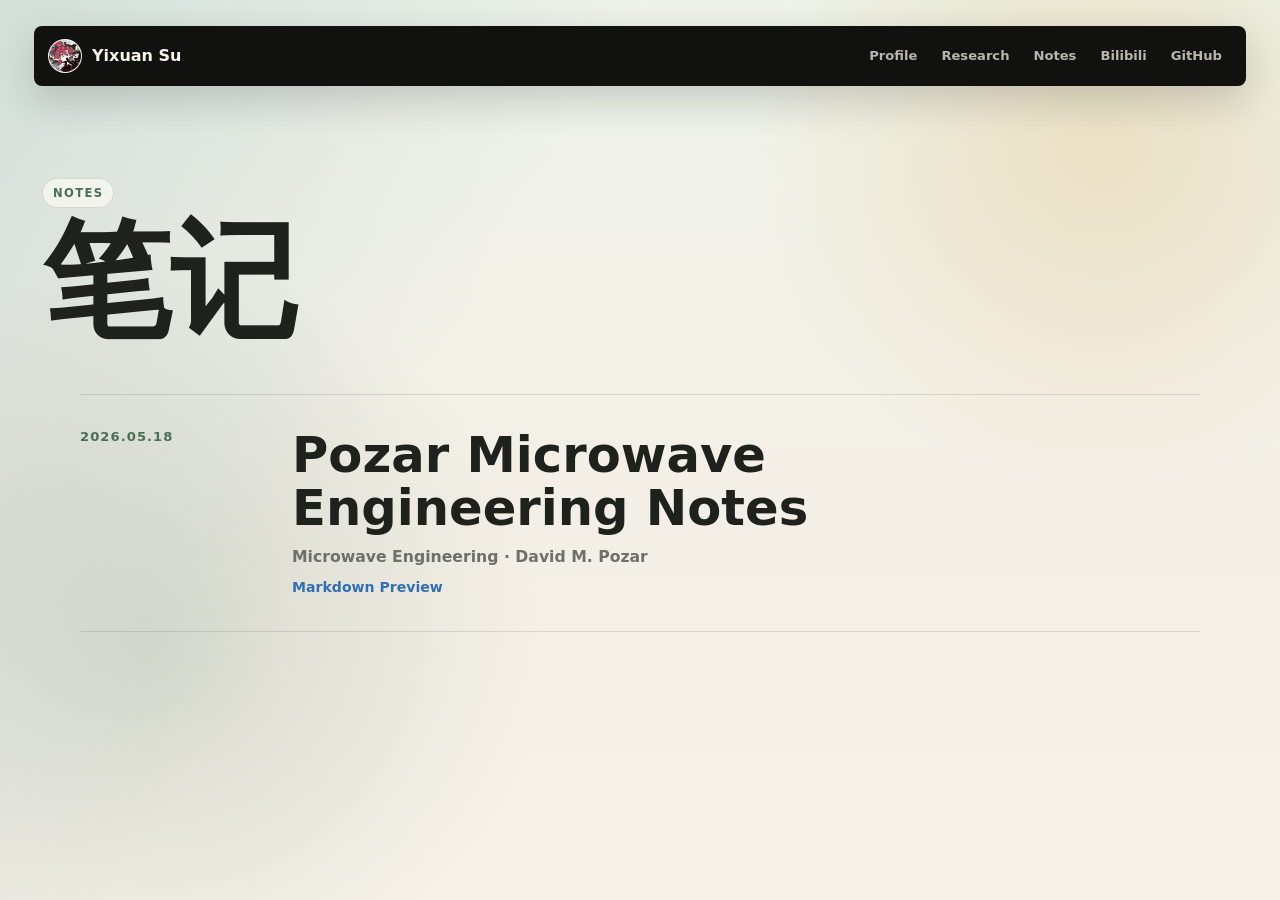
==== notes/index.html @ c81be01f "Add notes timeline page" ====
<!DOCTYPE html>
<html lang="zh-CN">
  <head>
    <meta charset="UTF-8" />
    <meta name="viewport" content="width=device-width, initial-scale=1.0" />
    <meta
      name="description"
      content="苏以轩的学习笔记与阅读记录。"
    />
    <title>笔记 | Yixuan Su</title>
    <link rel="stylesheet" href="../styles.css?v=20260604-4" />
  </head>
  <body>
    <main class="page-shell notes-shell">
      <header class="site-header" aria-label="站点导航">
        <a class="brand" href="../" aria-label="返回首页">
          <img class="brand-avatar" src="../Profile.jpg" alt="苏以轩头像" />
          <span>Yixuan Su</span>
        </a>
        <nav class="top-nav" aria-label="主导航">
          <a href="../profile/">Profile</a>
          <a href="../research/">Research</a>
          <a href="./">Notes</a>
          <a href="https://space.bilibili.com/1643157133" target="_blank" rel="noreferrer">Bilibili</a>
          <a href="https://github.com/Cheezzcake" target="_blank" rel="noreferrer">GitHub</a>
        </nav>
      </header>

      <section class="section-hero" aria-labelledby="notes-title">
        <p class="eyebrow">Notes</p>
        <h1 id="notes-title">笔记</h1>
      </section>

      <section class="note-timeline" aria-label="笔记时间线">
        <article class="note-item">
          <div class="note-date">2026.05.18</div>
          <div class="note-content">
            <h2>
              <span>Pozar Microwave</span>
              <span>Engineering Notes</span>
            </h2>
            <p class="note-source">Microwave Engineering · David M. Pozar</p>
            <a class="note-link" href="./Pozar%20Microwave%20Engineering%20Notes.md" target="_blank" rel="noreferrer">Markdown Preview</a>
          </div>
        </article>
      </section>
    </main>
  </body>
</html>
---- styles.css ----
:root {
  --bg: #f4efe6;
  --bg-soft: #e8f0e5;
  --paper: rgba(255, 252, 244, 0.76);
  --paper-strong: #fffdf7;
  --ink: #1f211d;
  --muted: #6d7168;
  --line: rgba(31, 33, 29, 0.13);
  --black: #11120f;
  --green: #496f57;
  --blue: #7aa4a6;
  --clay: #c97858;
  --gold: #dcae5b;
  --shadow: 0 22px 55px rgba(51, 47, 35, 0.12);
}

* {
  box-sizing: border-box;
}

html {
  min-height: 100%;
  background: var(--bg);
}

body {
  min-height: 100%;
  margin: 0;
  overflow-x: hidden;
  color: var(--ink);
  background:
    linear-gradient(120deg, rgba(122, 164, 166, 0.24), transparent 36%),
    radial-gradient(circle at 86% 16%, rgba(220, 174, 91, 0.26), transparent 26%),
    radial-gradient(circle at 12% 72%, rgba(73, 111, 87, 0.18), transparent 30%),
    linear-gradient(180deg, #eef3ea 0%, var(--bg) 58%, #f8f3ea 100%);
  font-family:
    "Noto Sans SC",
    "PingFang SC",
    "Microsoft YaHei",
    system-ui,
    -apple-system,
    BlinkMacSystemFont,
    "Segoe UI",
    sans-serif;
  letter-spacing: 0;
}

body::before {
  position: fixed;
  inset: 0;
  z-index: -1;
  pointer-events: none;
  content: "";
  background-image:
    linear-gradient(rgba(31, 33, 29, 0.035) 1px, transparent 1px),
    linear-gradient(90deg, rgba(31, 33, 29, 0.03) 1px, transparent 1px);
  background-size: 32px 32px;
  mask-image: linear-gradient(180deg, rgba(0, 0, 0, 0.7), transparent 76%);
}

a {
  color: inherit;
  text-decoration: none;
}

.page-shell {
  width: min(100%, 1440px);
  min-height: 100vh;
  margin: 0 auto;
  padding: 14px;
}

.site-header {
  display: grid;
  grid-template-columns: 1fr;
  align-items: center;
  gap: 16px;
  min-height: 60px;
  padding: 10px 12px;
  border-radius: 8px;
  color: #f8f5ec;
  background: var(--black);
  box-shadow: 0 14px 40px rgba(17, 18, 15, 0.18);
}

.brand {
  display: inline-flex;
  align-items: center;
  min-width: 0;
  gap: 10px;
  font-weight: 800;
  line-height: 1;
}

.brand-avatar {
  width: 34px;
  height: 34px;
  flex: 0 0 auto;
  border: 1px solid rgba(248, 245, 236, 0.28);
  border-radius: 50%;
  object-fit: cover;
  background: #f8f5ec;
}

.brand span:last-child {
  overflow: hidden;
  text-overflow: ellipsis;
  white-space: nowrap;
}

.top-nav {
  display: flex;
  align-items: center;
  gap: 4px;
  width: 100%;
  max-width: 100%;
  overflow-x: auto;
  scrollbar-width: none;
  color: rgba(248, 245, 236, 0.72);
  font-size: 0.82rem;
  font-weight: 700;
}

.top-nav::-webkit-scrollbar {
  display: none;
}

.top-nav a {
  min-height: 34px;
  flex: 0 0 auto;
  padding: 9px 10px;
  border-radius: 999px;
  transition:
    background-color 160ms ease,
    color 160ms ease;
}

.top-nav a:hover,
.top-nav a:focus-visible {
  color: #fffdf7;
  background: rgba(255, 255, 255, 0.12);
  outline: none;
}

.hero {
  display: grid;
  align-items: end;
  min-height: 54vh;
  padding: 72px 4px 44px;
}

.hero-copy {
  display: grid;
  gap: 14px;
}

.eyebrow {
  width: fit-content;
  margin: 0;
  padding: 7px 10px;
  border: 1px solid var(--line);
  border-radius: 999px;
  color: var(--green);
  background: rgba(255, 253, 247, 0.62);
  font-size: 0.72rem;
  font-weight: 900;
  letter-spacing: 0.12em;
  text-transform: uppercase;
}

h1 {
  max-width: 100%;
  margin: 0;
  font-size: clamp(3.4rem, 16vw, 6rem);
  line-height: 0.92;
  letter-spacing: 0;
}

h1 span {
  display: block;
}

.intro {
  max-width: 25rem;
  margin: 0;
  color: #4c5148;
  font-size: 1rem;
  line-height: 1.85;
}

.entry-grid {
  display: grid;
  grid-template-columns: 1fr;
  gap: 10px;
  padding: 0 0 30px;
}

.entry-card {
  position: relative;
  display: grid;
  grid-template-columns: 42px minmax(0, 1fr);
  grid-template-areas:
    "index title"
    "index text";
  gap: 4px 14px;
  min-height: 106px;
  padding: 18px;
  border: 1px solid var(--line);
  border-radius: 8px;
  background: var(--paper);
  box-shadow: 0 10px 28px rgba(51, 47, 35, 0.08);
  backdrop-filter: blur(10px);
  transition:
    background-color 180ms ease,
    border-color 180ms ease,
    transform 180ms ease,
    box-shadow 180ms ease;
}

.entry-card::after {
  position: absolute;
  top: 16px;
  right: 16px;
  width: 8px;
  height: 30px;
  border-radius: 999px;
  content: "";
  background: var(--green);
}

.entry-card:nth-child(2)::after {
  background: var(--gold);
}

.entry-card:nth-child(3)::after {
  background: var(--blue);
}

.entry-card:nth-child(4)::after {
  background: var(--clay);
}

.entry-card:hover,
.entry-card:focus-visible {
  border-color: rgba(31, 33, 29, 0.24);
  background: var(--paper-strong);
  box-shadow: var(--shadow);
  outline: none;
  transform: translateY(-2px);
}

.entry-index {
  grid-area: index;
  color: var(--green);
  font-size: 0.78rem;
  font-weight: 900;
}

.entry-title {
  grid-area: title;
  padding-right: 24px;
  font-size: 1.16rem;
  font-weight: 850;
  line-height: 1.2;
}

.entry-text {
  grid-area: text;
  color: var(--muted);
  font-size: 0.88rem;
  line-height: 1.65;
}

.profile-shell {
  padding-bottom: 44px;
}

.profile-hero {
  display: grid;
  justify-items: center;
  gap: 20px;
  padding: 58px 4px 46px;
  text-align: center;
}

.profile-photo {
  width: min(54vw, 230px);
  aspect-ratio: 1;
  border: 8px solid rgba(255, 253, 247, 0.86);
  border-radius: 50%;
  object-fit: cover;
  box-shadow: var(--shadow);
}

.profile-heading {
  display: grid;
  justify-items: center;
  gap: 12px;
}

.profile-heading h1 {
  font-size: clamp(3.4rem, 16vw, 7rem);
}

.contact-link {
  color: var(--muted);
  font-size: 0.96rem;
  font-weight: 750;
  line-height: 1.4;
  transition: color 160ms ease;
}

.contact-link:hover,
.contact-link:focus-visible {
  color: var(--green);
  outline: none;
}

.profile-layout {
  display: grid;
  width: min(100%, 1040px);
  gap: 0;
  margin: 0 auto;
}

.profile-section {
  padding: 28px 0;
  border-top: 1px solid var(--line);
  background: transparent;
}

.section-kicker {
  margin-bottom: 8px;
  color: var(--green);
  font-size: 0.74rem;
  font-weight: 900;
  letter-spacing: 0.12em;
  text-transform: uppercase;
}

.profile-section h2 {
  margin: 0 0 18px;
  font-size: 1.36rem;
  line-height: 1.2;
}

.timeline {
  display: grid;
  gap: 16px;
  margin: 0;
  padding: 0;
  list-style: none;
}

.timeline li {
  position: relative;
  padding-left: 22px;
}

.timeline li::before {
  position: absolute;
  top: 0.45em;
  left: 0;
  width: 8px;
  height: 8px;
  border-radius: 50%;
  content: "";
  background: var(--green);
}

.timeline li::after {
  position: absolute;
  top: calc(0.45em + 12px);
  bottom: -14px;
  left: 3px;
  width: 2px;
  content: "";
  background: rgba(73, 111, 87, 0.2);
}

.timeline li:last-child::after {
  display: none;
}

.timeline div,
.info-row {
  display: grid;
  gap: 6px;
}

.timeline small {
  grid-column: 1 / -1;
  color: var(--green);
  font-size: 0.72rem;
  font-weight: 900;
  letter-spacing: 0.08em;
  text-transform: uppercase;
}

.timeline strong,
.info-row strong {
  font-size: 1rem;
  line-height: 1.55;
}

.timeline span,
.info-row span {
  color: var(--muted);
  font-size: 0.9rem;
  font-weight: 700;
}

.tag-list {
  display: flex;
  flex-wrap: wrap;
  gap: 0;
  color: var(--green);
  font-size: 0.98rem;
  font-weight: 850;
  line-height: 1.8;
}

.tag-list span {
  display: inline;
}

.tag-list span:not(:last-child)::after {
  margin: 0 0.42em;
  color: var(--muted);
  content: "/";
}

.research-section p {
  margin: 14px 0 0;
  color: var(--muted);
  line-height: 1.7;
}

.research-shell {
  padding-bottom: 56px;
}

.section-hero {
  display: grid;
  gap: 14px;
  padding: 64px 4px 44px;
}

.paper-timeline {
  width: min(100%, 1120px);
  margin: 0 auto;
  border-top: 1px solid var(--line);
}

.paper-item {
  display: grid;
  gap: 16px;
  padding: 28px 0;
  border-bottom: 1px solid var(--line);
}

.paper-date {
  color: var(--green);
  font-size: 0.82rem;
  font-weight: 900;
  letter-spacing: 0.08em;
}

.paper-content {
  display: grid;
  gap: 8px;
}

.paper-content h2 {
  max-width: 52rem;
  margin: 0;
  font-family: Georgia, "Times New Roman", Times, serif;
  font-size: clamp(1.45rem, 4.8vw, 2.55rem);
  line-height: 1.18;
  letter-spacing: 0;
  overflow-wrap: anywhere;
}

.paper-title-cn {
  max-width: 42rem;
  margin: 0;
  color: var(--muted);
  font-size: 0.98rem;
  font-weight: 700;
  line-height: 1.65;
}

.paper-link {
  width: fit-content;
  color: #2f6fb6;
  font-size: 0.88rem;
  font-weight: 850;
  line-height: 1.4;
  transition: color 160ms ease;
}

.paper-link:hover,
.paper-link:focus-visible {
  color: #174879;
  outline: none;
}

.paper-meta {
  margin: 4px 0 0;
  color: var(--muted);
  font-size: 0.96rem;
  line-height: 1.6;
}

.paper-meta sup {
  font-size: 0.68em;
  line-height: 0;
}

.notes-shell {
  padding-bottom: 56px;
}

.note-timeline {
  width: min(100%, 1120px);
  margin: 0 auto;
  border-top: 1px solid var(--line);
}

.note-item {
  display: grid;
  gap: 16px;
  padding: 28px 0;
  border-bottom: 1px solid var(--line);
}

.note-date {
  color: var(--green);
  font-size: 0.82rem;
  font-weight: 900;
  letter-spacing: 0.08em;
}

.note-content {
  display: grid;
  gap: 8px;
}

.note-content h2 {
  max-width: 52rem;
  margin: 0;
  font-size: clamp(1.7rem, 6vw, 3.1rem);
  line-height: 1.08;
  letter-spacing: 0;
  overflow-wrap: anywhere;
  word-break: break-word;
}

.note-content h2 span {
  display: block;
}

.note-source {
  max-width: 42rem;
  margin: 0;
  color: var(--muted);
  font-size: 0.98rem;
  font-weight: 700;
  line-height: 1.65;
}

.note-link {
  width: fit-content;
  color: #2f6fb6;
  font-size: 0.88rem;
  font-weight: 850;
  line-height: 1.4;
  transition: color 160ms ease;
}

.note-link:hover,
.note-link:focus-visible {
  color: #174879;
  outline: none;
}

@media (max-width: 430px) {
  .hero {
    min-height: 48vh;
    padding-top: 54px;
  }

  .paper-content h2 {
    font-size: 1.36rem;
    line-height: 1.22;
  }

  .note-content h2 {
    font-size: 1.55rem;
    line-height: 1.16;
  }

}

@media (max-width: 360px) {
  .page-shell {
    padding: 10px;
  }

  h1 {
    font-size: 3rem;
  }
}

@media (min-width: 700px) {
  .page-shell {
    padding: 22px;
  }

  .site-header {
    display: flex;
    justify-content: space-between;
    padding: 10px 14px;
  }

  .top-nav {
    width: auto;
  }

  .hero {
    min-height: 58vh;
    padding: 92px 8px 54px;
  }

  h1 {
    font-size: clamp(5rem, 10vw, 8.4rem);
  }

  .intro {
    font-size: 1.08rem;
  }

  .entry-grid {
    grid-template-columns: repeat(4, minmax(0, 1fr));
    gap: 12px;
    padding-bottom: 42px;
  }

  .entry-card {
    grid-template-columns: 1fr;
    grid-template-areas:
      "index"
      "title"
      "text";
    align-content: space-between;
    min-height: 206px;
    padding: 20px;
  }

  .profile-hero {
    justify-items: center;
    gap: 24px;
    padding: 82px 8px 58px;
    text-align: center;
  }

  .profile-photo {
    width: min(20vw, 250px);
  }

  .profile-section {
    padding: 34px 0;
  }

  .section-hero {
    padding: 92px 8px 54px;
  }

  .paper-item {
    grid-template-columns: 170px minmax(0, 1fr);
    gap: 42px;
    padding: 34px 0;
  }

  .note-item {
    grid-template-columns: 170px minmax(0, 1fr);
    gap: 42px;
    padding: 34px 0;
  }

  .timeline div,
  .info-row {
    grid-template-columns: minmax(0, 1fr) auto;
    align-items: baseline;
    gap: 20px;
  }
}

@media (min-width: 1040px) {
  .page-shell {
    padding: 26px 34px;
  }

  .hero {
    min-height: 62vh;
    padding-top: 116px;
  }
}

@media (min-width: 1440px) {
  .profile-layout {
    width: min(100%, 1120px);
  }

  .paper-timeline {
    width: min(100%, 1220px);
  }

  .paper-item {
    grid-template-columns: 190px minmax(0, 1fr);
    gap: 54px;
  }

  .note-timeline {
    width: min(100%, 1220px);
  }

  .note-item {
    grid-template-columns: 190px minmax(0, 1fr);
    gap: 54px;
  }
}
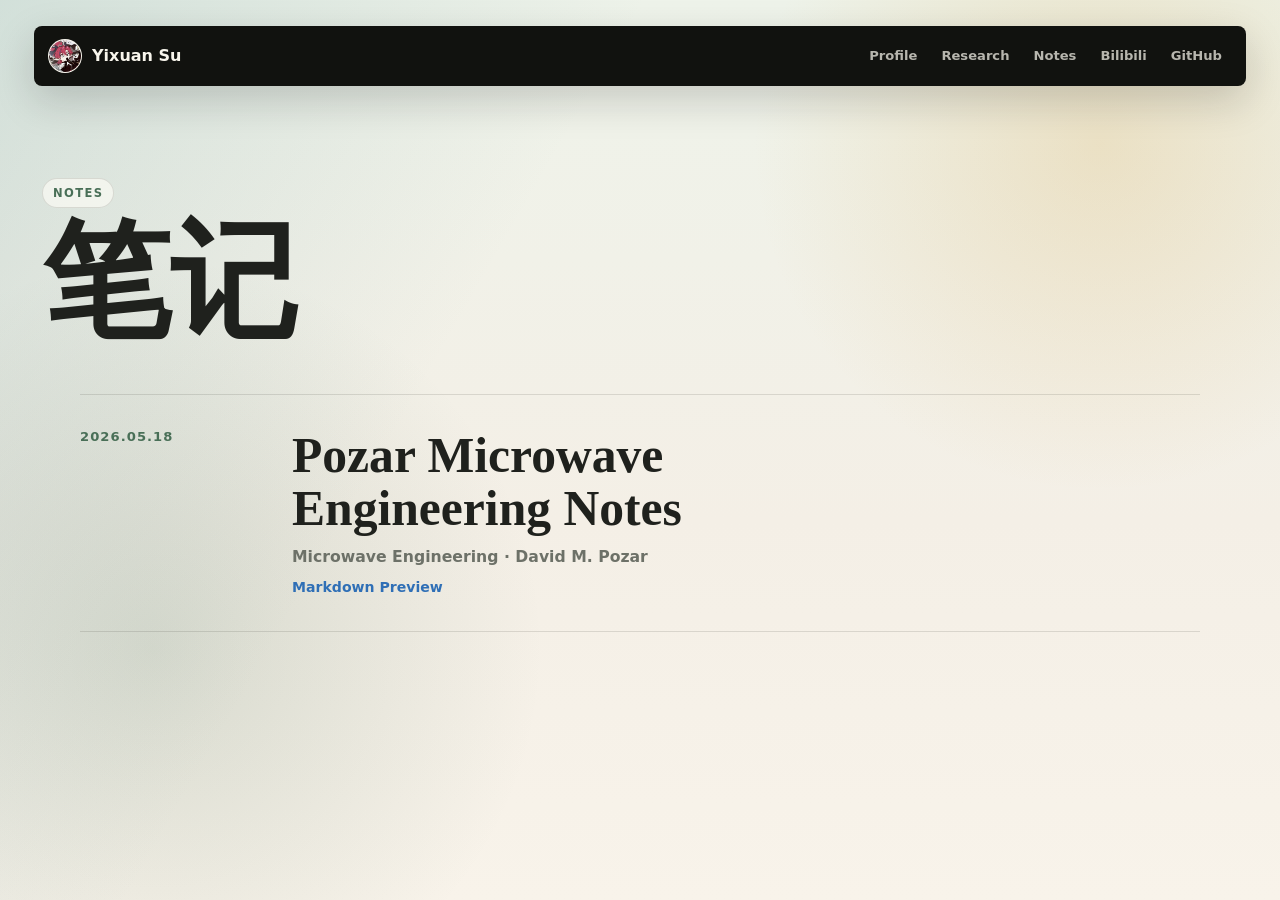
==== commit 5bff1d3d: "Use serif font for note titles" ====
--- a/notes/index.html
+++ b/notes/index.html
@@ -8,7 +8,7 @@
       content="苏以轩的学习笔记与阅读记录。"
     />
     <title>笔记 | Yixuan Su</title>
-    <link rel="stylesheet" href="../styles.css?v=20260604-4" />
+    <link rel="stylesheet" href="../styles.css?v=20260604-5" />
   </head>
   <body>
     <main class="page-shell notes-shell">
--- a/styles.css
+++ b/styles.css
@@ -549,6 +549,7 @@
 .note-content h2 {
   max-width: 52rem;
   margin: 0;
+  font-family: Georgia, "Times New Roman", Times, serif;
   font-size: clamp(1.7rem, 6vw, 3.1rem);
   line-height: 1.08;
   letter-spacing: 0;
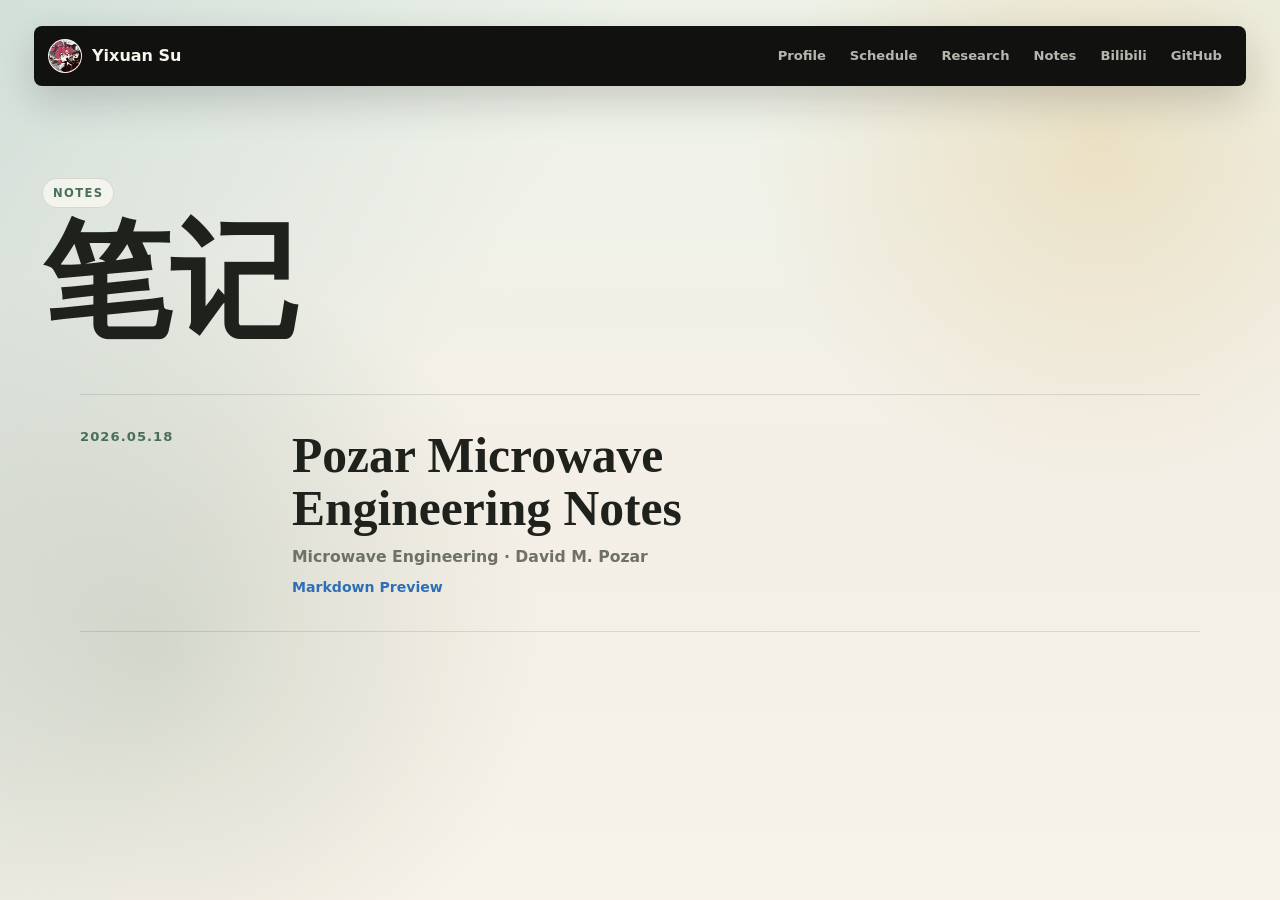
==== commit 1c0f518a: "Add editable schedule page" ====
--- a/notes/index.html
+++ b/notes/index.html
@@ -8,7 +8,7 @@
       content="苏以轩的学习笔记与阅读记录。"
     />
     <title>笔记 | Yixuan Su</title>
-    <link rel="stylesheet" href="../styles.css?v=20260604-5" />
+    <link rel="stylesheet" href="../styles.css?v=20260604-7" />
   </head>
   <body>
     <main class="page-shell notes-shell">
@@ -19,6 +19,7 @@
         </a>
         <nav class="top-nav" aria-label="主导航">
           <a href="../profile/">Profile</a>
+          <a href="../schedule/">Schedule</a>
           <a href="../research/">Research</a>
           <a href="./">Notes</a>
           <a href="https://space.bilibili.com/1643157133" target="_blank" rel="noreferrer">Bilibili</a>
--- a/styles.css
+++ b/styles.css
@@ -585,10 +585,232 @@
   outline: none;
 }
 
+.schedule-shell {
+  padding-bottom: 56px;
+}
+
+.schedule-hero {
+  padding-bottom: 34px;
+}
+
+.schedule-toolbar {
+  display: grid;
+  grid-template-columns: repeat(2, minmax(0, 1fr));
+  gap: 10px;
+  width: min(100%, 1220px);
+  margin: 0 auto 18px;
+}
+
+.schedule-toolbar button,
+.type-picker,
+.trash-zone {
+  min-height: 38px;
+  width: 100%;
+  justify-content: center;
+  border: 1px solid var(--line);
+  border-radius: 999px;
+  background: rgba(255, 253, 247, 0.72);
+  color: var(--ink);
+  font: inherit;
+  font-size: 0.88rem;
+  font-weight: 850;
+}
+
+.schedule-toolbar button {
+  cursor: pointer;
+  padding: 0 14px;
+}
+
+.schedule-toolbar button:hover,
+.schedule-toolbar button:focus-visible {
+  background: var(--paper-strong);
+  outline: none;
+}
+
+.schedule-toolbar button:disabled {
+  cursor: progress;
+  opacity: 0.55;
+}
+
+.type-picker {
+  display: inline-flex;
+  align-items: center;
+  gap: 8px;
+  padding: 0 12px;
+}
+
+.type-picker span,
+.sync-status {
+  color: var(--muted);
+  font-size: 0.82rem;
+  font-weight: 800;
+}
+
+.type-picker select {
+  border: 0;
+  background: transparent;
+  color: var(--ink);
+  font: inherit;
+  font-weight: 850;
+}
+
+.trash-zone {
+  display: inline-grid;
+  min-width: 88px;
+  place-items: center;
+  padding: 0 14px;
+  color: #8e3e32;
+  border-color: rgba(142, 62, 50, 0.24);
+}
+
+.trash-zone.is-drop-target {
+  color: #fffdf7;
+  background: #8e3e32;
+}
+
+.sync-status {
+  grid-column: 1 / -1;
+  min-height: 1.2em;
+  margin: 0;
+}
+
+.schedule-board {
+  display: grid;
+  width: min(100%, 1220px);
+  gap: 22px;
+  margin: 0 auto;
+}
+
+.schedule-week {
+  display: grid;
+  gap: 10px;
+}
+
+.schedule-week h2 {
+  margin: 0;
+  color: var(--green);
+  font-size: 0.92rem;
+  font-weight: 900;
+  letter-spacing: 0.08em;
+}
+
+.week-grid {
+  display: grid;
+  grid-template-columns: repeat(auto-fit, minmax(82px, 1fr));
+  gap: 8px;
+  padding-bottom: 2px;
+}
+
+.day-cell {
+  display: grid;
+  grid-template-rows: auto 1fr;
+  gap: 12px;
+  min-height: 154px;
+  padding: 12px;
+  border: 1px solid var(--line);
+  border-radius: 8px;
+  background: rgba(255, 253, 247, 0.54);
+  transition:
+    background-color 160ms ease,
+    border-color 160ms ease,
+    box-shadow 160ms ease;
+}
+
+.day-cell.is-today {
+  border-color: rgba(73, 111, 87, 0.36);
+  background: rgba(255, 253, 247, 0.82);
+}
+
+.day-cell.is-drop-target {
+  border-color: rgba(47, 111, 182, 0.5);
+  box-shadow: inset 0 0 0 2px rgba(47, 111, 182, 0.12);
+}
+
+.day-header {
+  display: flex;
+  align-items: baseline;
+  justify-content: space-between;
+  gap: 8px;
+}
+
+.weekday {
+  color: var(--muted);
+  font-size: 0.76rem;
+  font-weight: 900;
+  letter-spacing: 0.08em;
+}
+
+.day-header strong {
+  font-size: 0.94rem;
+}
+
+.task-list {
+  display: grid;
+  align-content: start;
+  gap: 8px;
+}
+
+.task-block {
+  width: 100%;
+  cursor: grab;
+  border: 0;
+  border-radius: 8px;
+  padding: 9px 10px;
+  color: var(--ink);
+  font: inherit;
+  font-size: 0.86rem;
+  font-weight: 850;
+  line-height: 1.35;
+  text-align: left;
+  transition:
+    opacity 160ms ease,
+    transform 160ms ease;
+}
+
+.task-block:active {
+  cursor: grabbing;
+}
+
+.task-block:hover,
+.task-block:focus-visible {
+  outline: 2px solid rgba(31, 33, 29, 0.14);
+}
+
+.task-block.is-dragging {
+  opacity: 0.5;
+  transform: scale(0.98);
+}
+
+.task-study {
+  background: rgba(122, 164, 166, 0.22);
+}
+
+.task-research {
+  background: rgba(73, 111, 87, 0.22);
+}
+
+.task-deadline {
+  background: rgba(201, 120, 88, 0.24);
+}
+
+.task-life {
+  background: rgba(220, 174, 91, 0.25);
+}
+
 @media (max-width: 430px) {
   .hero {
     min-height: 48vh;
     padding-top: 54px;
+  }
+
+  .schedule-hero {
+    padding-top: 44px;
+    padding-bottom: 24px;
+  }
+
+  .trash-zone,
+  .sync-status {
+    grid-column: 1 / -1;
   }
 
   .paper-content h2 {
@@ -689,6 +911,30 @@
     padding: 34px 0;
   }
 
+  .schedule-toolbar {
+    display: flex;
+    align-items: center;
+    flex-wrap: wrap;
+  }
+
+  .schedule-toolbar button,
+  .type-picker,
+  .trash-zone {
+    width: auto;
+  }
+
+  .sync-status {
+    grid-column: auto;
+  }
+
+  .day-cell {
+    min-height: 176px;
+  }
+
+  .week-grid {
+    grid-template-columns: repeat(7, minmax(104px, 1fr));
+  }
+
   .timeline div,
   .info-row {
     grid-template-columns: minmax(0, 1fr) auto;
@@ -730,4 +976,13 @@
     grid-template-columns: 190px minmax(0, 1fr);
     gap: 54px;
   }
-}
+
+  .schedule-toolbar,
+  .schedule-board {
+    width: min(100%, 1320px);
+  }
+
+  .week-grid {
+    grid-template-columns: repeat(7, minmax(150px, 1fr));
+  }
+}
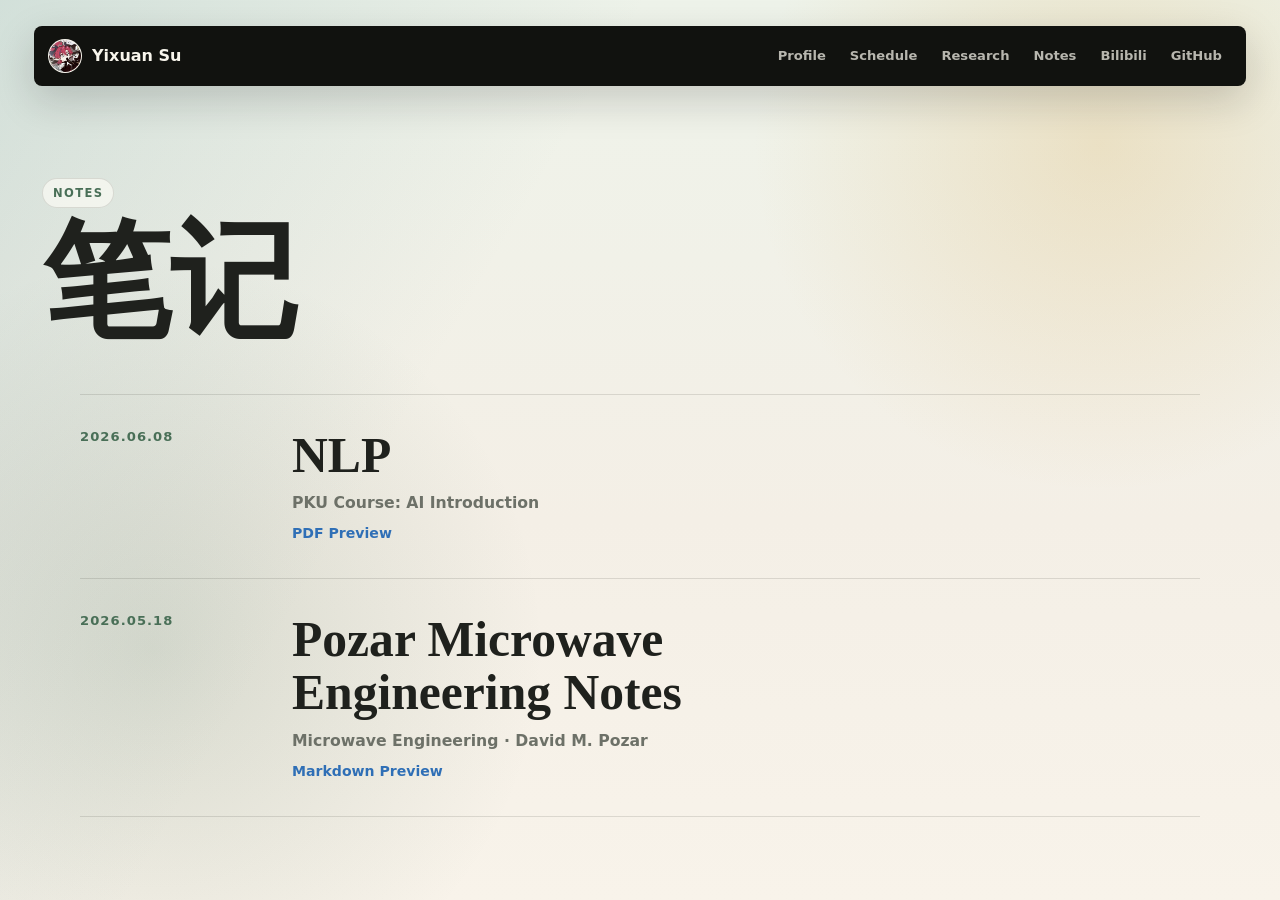
==== commit 5c86c249: "Add NLP notes PDF" ====
--- a/notes/index.html
+++ b/notes/index.html
@@ -8,7 +8,7 @@
       content="苏以轩的学习笔记与阅读记录。"
     />
     <title>笔记 | Yixuan Su</title>
-    <link rel="stylesheet" href="../styles.css?v=20260604-7" />
+    <link rel="stylesheet" href="../styles.css?v=20260604-8" />
   </head>
   <body>
     <main class="page-shell notes-shell">
@@ -34,6 +34,17 @@
 
       <section class="note-timeline" aria-label="笔记时间线">
         <article class="note-item">
+          <div class="note-date">2026.06.08</div>
+          <div class="note-content">
+            <h2>
+              <span>NLP</span>
+            </h2>
+            <p class="note-source">PKU Course: AI Introduction</p>
+            <a class="note-link" href="./NLP.pdf" target="_blank" rel="noreferrer">PDF Preview</a>
+          </div>
+        </article>
+
+        <article class="note-item">
           <div class="note-date">2026.05.18</div>
           <div class="note-content">
             <h2>
--- a/styles.css
+++ b/styles.css
@@ -696,7 +696,7 @@
 
 .week-grid {
   display: grid;
-  grid-template-columns: repeat(auto-fit, minmax(82px, 1fr));
+  grid-template-columns: repeat(3, minmax(0, 1fr));
   gap: 8px;
   padding-bottom: 2px;
 }
@@ -751,12 +751,18 @@
 }
 
 .task-block {
+  display: grid;
+  grid-template-columns: 18px minmax(0, 1fr);
+  align-items: start;
+  gap: 8px;
   width: 100%;
   cursor: grab;
-  border: 0;
+  border: 1px solid rgba(31, 33, 29, 0.08);
+  border-left: 5px solid var(--green);
   border-radius: 8px;
-  padding: 9px 10px;
+  padding: 9px 10px 9px 9px;
   color: var(--ink);
+  background: rgba(255, 253, 247, 0.74);
   font: inherit;
   font-size: 0.86rem;
   font-weight: 850;
@@ -767,6 +773,59 @@
     transform 160ms ease;
 }
 
+.task-check {
+  position: relative;
+  width: 17px;
+  height: 17px;
+  margin: 1px 0 0;
+  border: 1.5px solid currentColor;
+  border-radius: 50%;
+  appearance: none;
+  background: rgba(255, 253, 247, 0.7);
+  color: inherit;
+  cursor: pointer;
+  opacity: 0.78;
+}
+
+.task-check::after {
+  position: absolute;
+  top: 2px;
+  left: 5px;
+  width: 4px;
+  height: 8px;
+  border-right: 2px solid currentColor;
+  border-bottom: 2px solid currentColor;
+  content: "";
+  opacity: 0;
+  transform: rotate(45deg) scale(0.72);
+  transition:
+    opacity 140ms ease,
+    transform 140ms ease;
+}
+
+.task-check:checked::after {
+  opacity: 1;
+  transform: rotate(45deg) scale(1);
+}
+
+.task-check:focus-visible {
+  outline: 2px solid rgba(31, 33, 29, 0.2);
+  outline-offset: 2px;
+}
+
+.task-title {
+  min-width: 0;
+}
+
+.task-block.is-complete {
+  opacity: 0.6;
+}
+
+.task-block.is-complete .task-title {
+  text-decoration: line-through;
+  text-decoration-thickness: 1.5px;
+}
+
 .task-block:active {
   cursor: grabbing;
 }
@@ -781,20 +840,28 @@
   transform: scale(0.98);
 }
 
-.task-study {
-  background: rgba(122, 164, 166, 0.22);
-}
-
-.task-research {
-  background: rgba(73, 111, 87, 0.22);
-}
-
-.task-deadline {
-  background: rgba(201, 120, 88, 0.24);
+.task-math {
+  border-left-color: #4e8a5b;
+}
+
+.task-physics {
+  border-left-color: #3f7fb7;
+}
+
+.task-general {
+  border-left-color: #c74f45;
 }
 
 .task-life {
-  background: rgba(220, 174, 91, 0.25);
+  border-left-color: #d8aa42;
+}
+
+.task-exam {
+  border-color: #ff4b4b;
+  border-left-color: #ff4b4b;
+  color: #fffdf7;
+  background: #ff4b4b;
+  box-shadow: 0 8px 22px rgba(255, 75, 75, 0.22);
 }
 
 @media (max-width: 430px) {
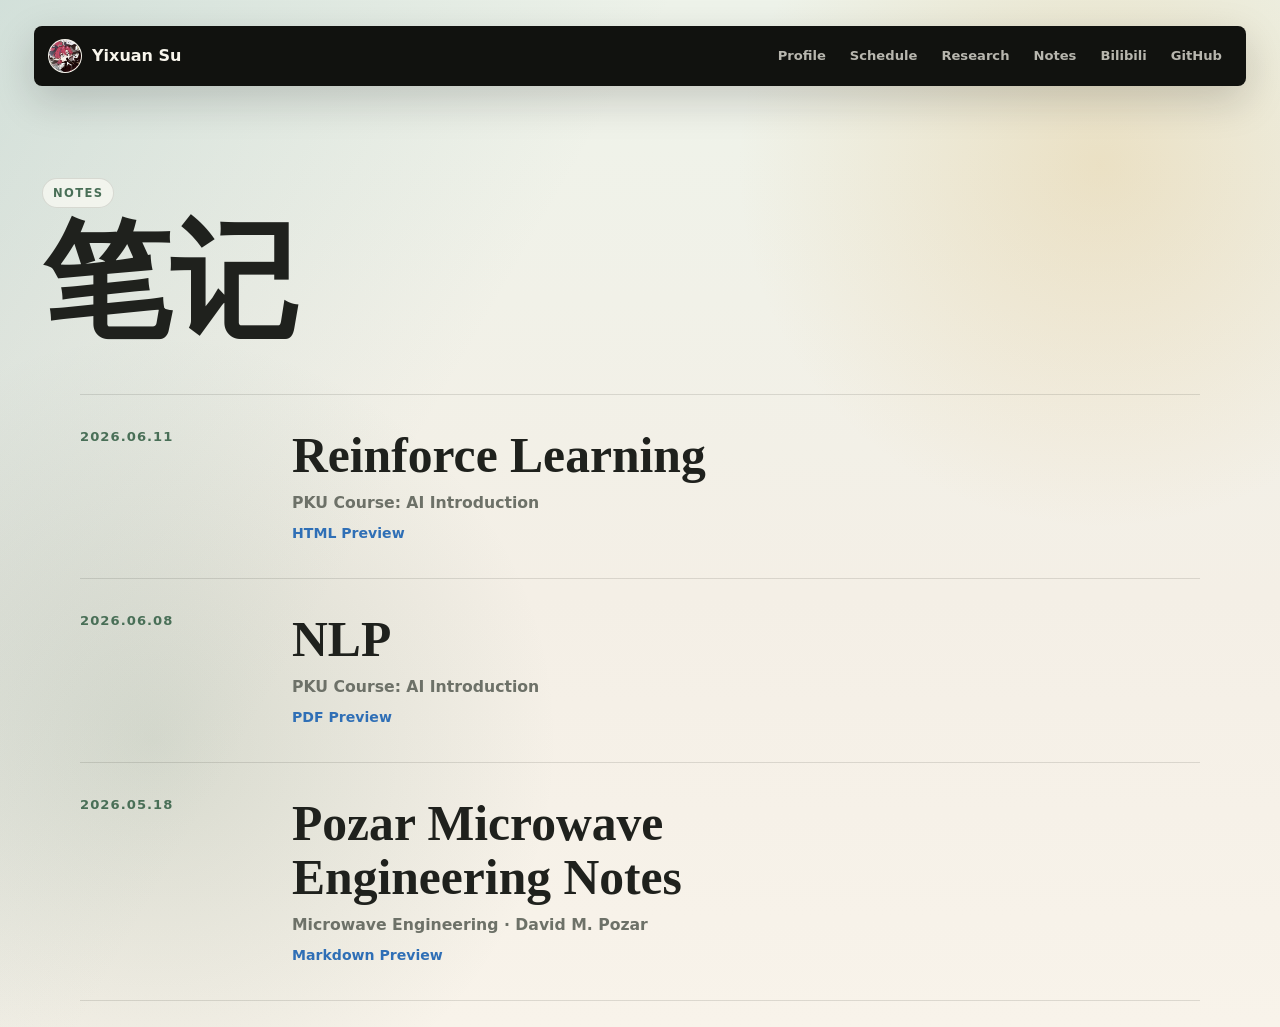
==== commit 63d49f07: "Add reinforcement learning notes" ====
--- a/notes/index.html
+++ b/notes/index.html
@@ -34,6 +34,17 @@
 
       <section class="note-timeline" aria-label="笔记时间线">
         <article class="note-item">
+          <div class="note-date">2026.06.11</div>
+          <div class="note-content">
+            <h2>
+              <span>Reinforce Learning</span>
+            </h2>
+            <p class="note-source">PKU Course: AI Introduction</p>
+            <a class="note-link" href="./rl_notes.html" target="_blank" rel="noreferrer">HTML Preview</a>
+          </div>
+        </article>
+
+        <article class="note-item">
           <div class="note-date">2026.06.08</div>
           <div class="note-content">
             <h2>
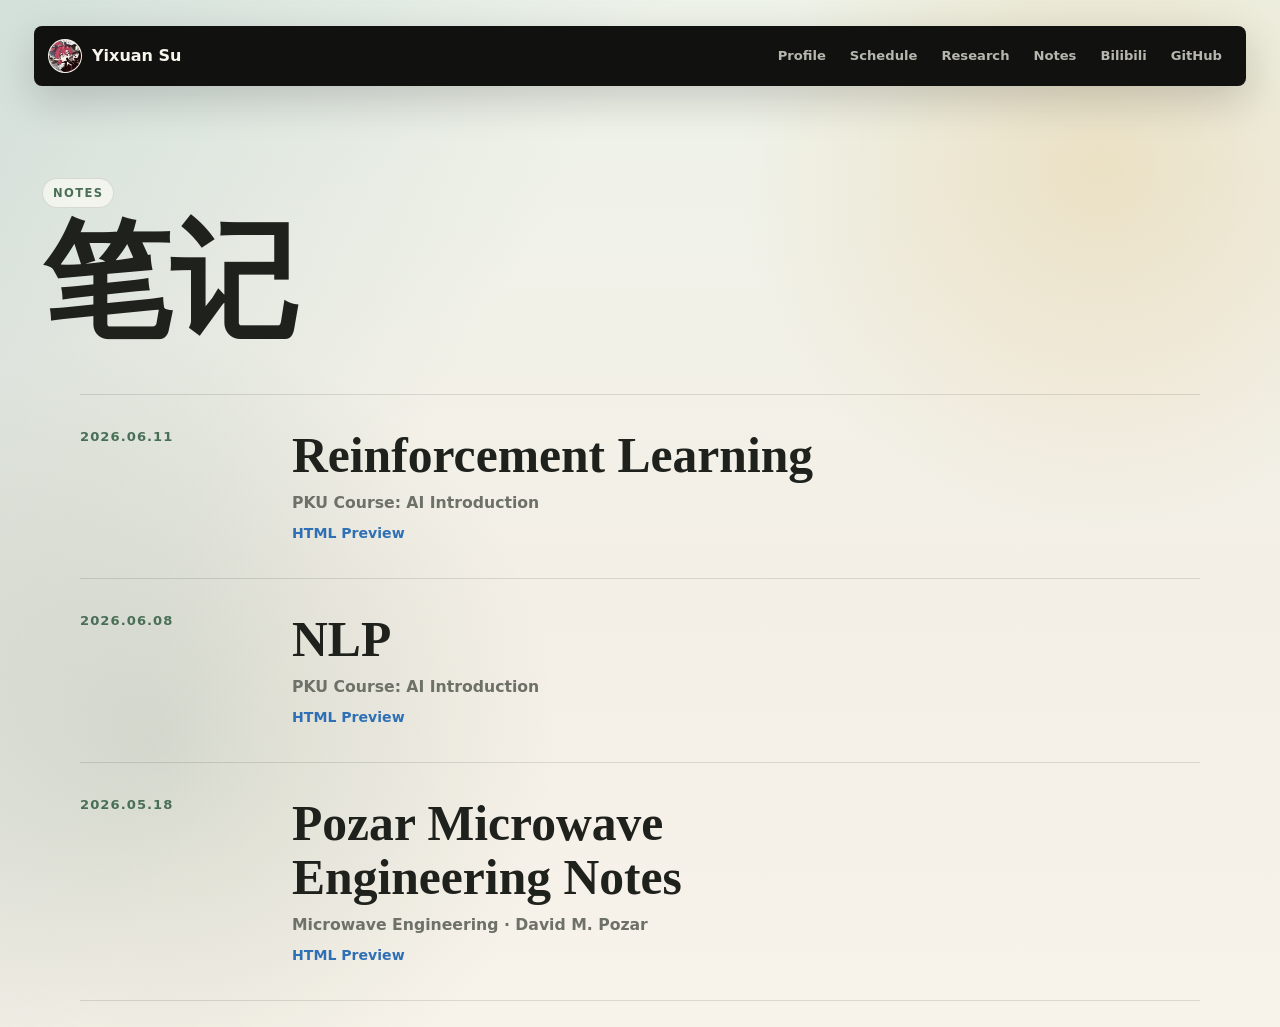
==== commit 2269f5df: "Add styled NLP and microwave notes" ====
--- a/notes/index.html
+++ b/notes/index.html
@@ -37,7 +37,7 @@
           <div class="note-date">2026.06.11</div>
           <div class="note-content">
             <h2>
-              <span>Reinforce Learning</span>
+              <span>Reinforcement Learning</span>
             </h2>
             <p class="note-source">PKU Course: AI Introduction</p>
             <a class="note-link" href="./rl_notes.html" target="_blank" rel="noreferrer">HTML Preview</a>
@@ -51,7 +51,7 @@
               <span>NLP</span>
             </h2>
             <p class="note-source">PKU Course: AI Introduction</p>
-            <a class="note-link" href="./NLP.pdf" target="_blank" rel="noreferrer">PDF Preview</a>
+            <a class="note-link" href="./nlp_notes.html" target="_blank" rel="noreferrer">HTML Preview</a>
           </div>
         </article>
 
@@ -63,7 +63,7 @@
               <span>Engineering Notes</span>
             </h2>
             <p class="note-source">Microwave Engineering · David M. Pozar</p>
-            <a class="note-link" href="./Pozar%20Microwave%20Engineering%20Notes.md" target="_blank" rel="noreferrer">Markdown Preview</a>
+            <a class="note-link" href="./microwave_notes.html" target="_blank" rel="noreferrer">HTML Preview</a>
           </div>
         </article>
       </section>
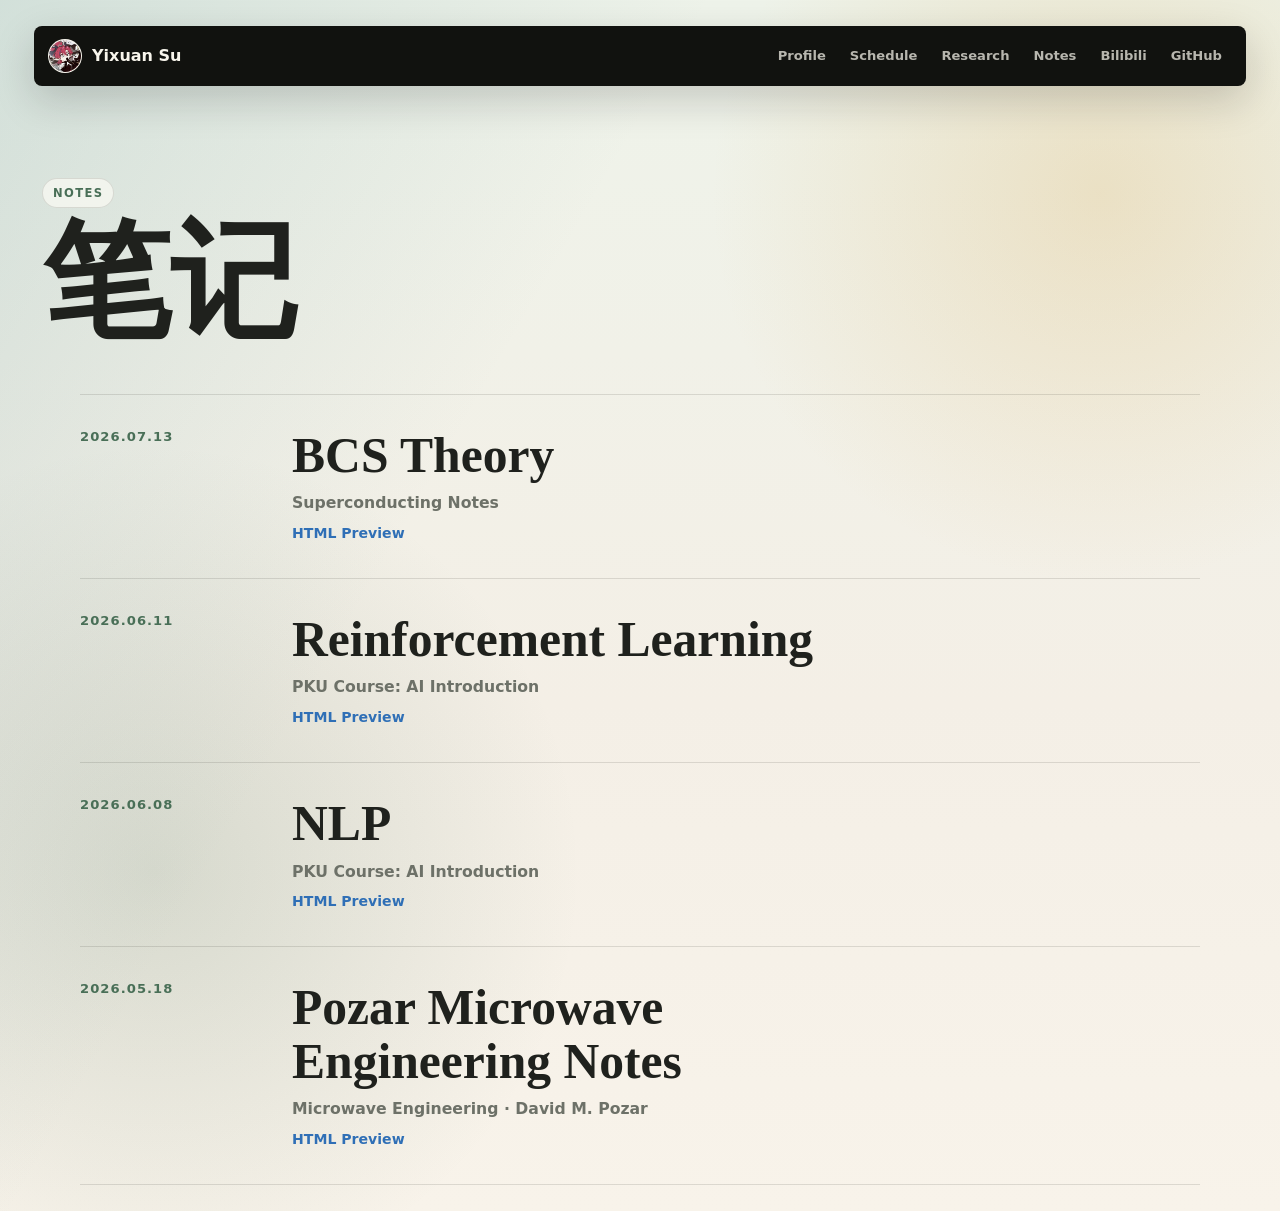
==== commit 9a1b9fdb: "Add BCS superconductivity notes" ====
--- a/notes/index.html
+++ b/notes/index.html
@@ -33,6 +33,17 @@
       </section>
 
       <section class="note-timeline" aria-label="笔记时间线">
+        <article class="note-item">
+          <div class="note-date">2026.07.13</div>
+          <div class="note-content">
+            <h2>
+              <span>BCS Theory</span>
+            </h2>
+            <p class="note-source">Superconducting Notes</p>
+            <a class="note-link" href="./superconducting_bcs_notes.html" target="_blank" rel="noreferrer">HTML Preview</a>
+          </div>
+        </article>
+
         <article class="note-item">
           <div class="note-date">2026.06.11</div>
           <div class="note-content">
